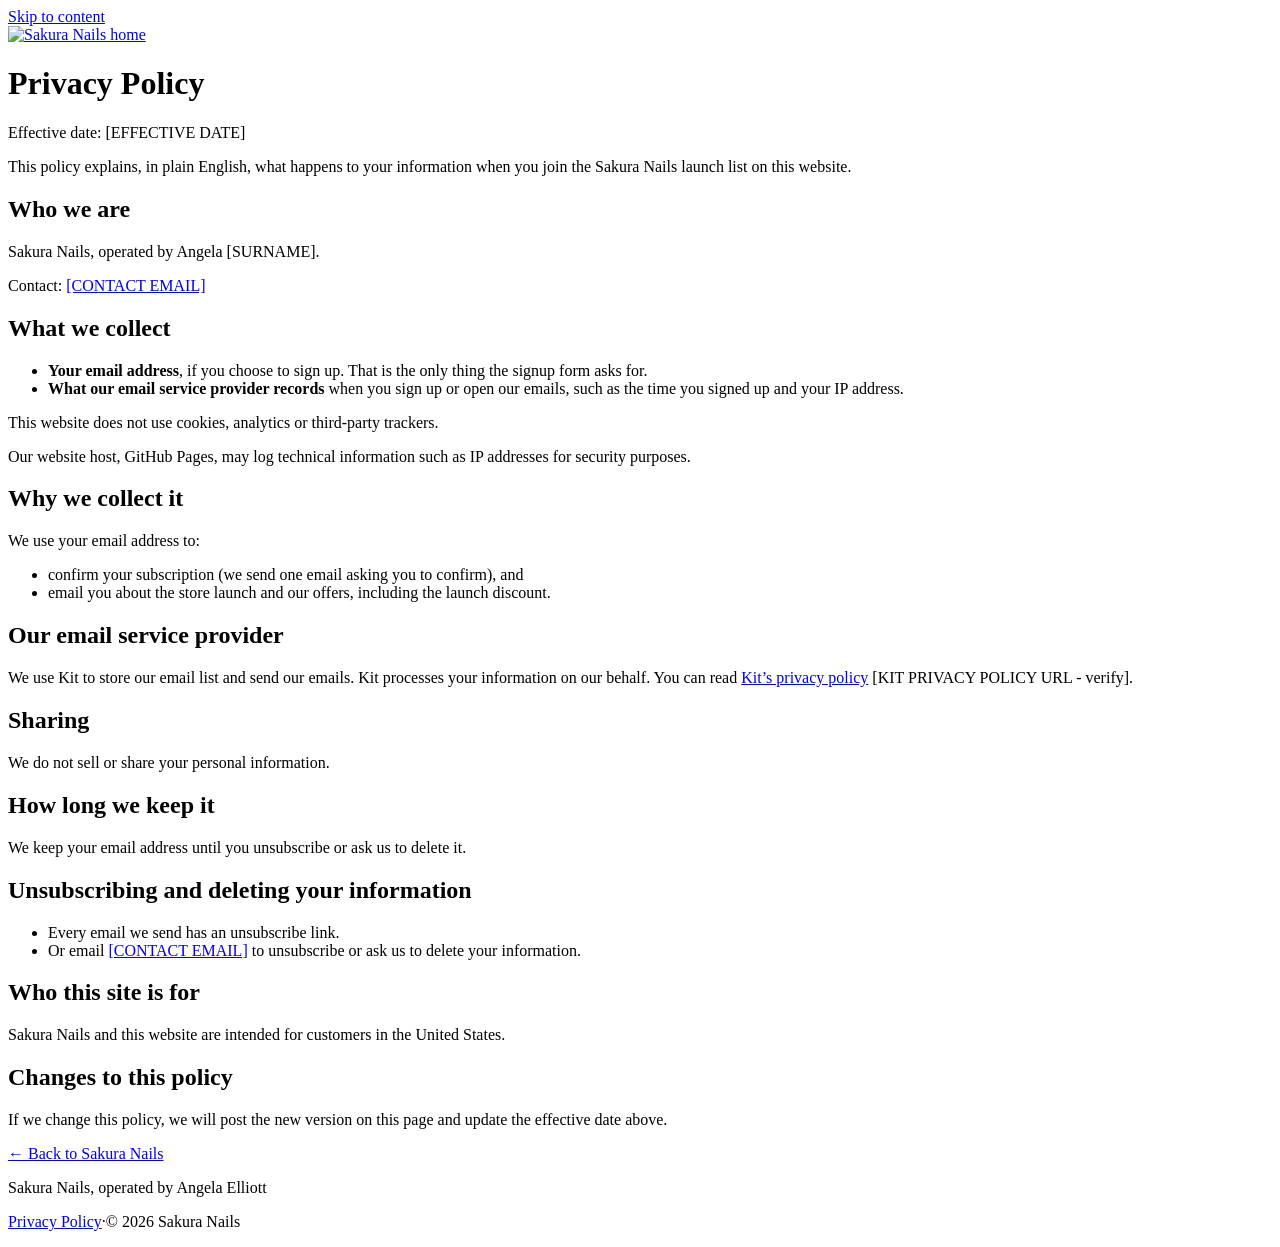
==== privacy.html @ af28659f "Add privacy policy with placeholders for review Co-Authored-By: Claude Opus 5.5 <noreply@anthropic.c" ====
<!doctype html>
<!-- Review with a professional before launch. -->
<!--
  Every [PLACEHOLDER] in square brackets must be filled in before launch.
  Do not add an address, entity name or legal claims without checking them.
-->
<html lang="en-US">
<head>
  <meta charset="utf-8">
  <meta name="viewport" content="width=device-width, initial-scale=1">
  <title>Privacy Policy · Sakura Nails</title>
  <meta name="description" content="How Sakura Nails handles the email address you give us when you join our launch list.">
  <link rel="canonical" href="https://sakuranails.store/privacy.html">
  <meta name="theme-color" content="#f5f0ea">

  <meta property="og:type" content="website">
  <meta property="og:site_name" content="Sakura Nails">
  <meta property="og:title" content="Privacy Policy · Sakura Nails">
  <meta property="og:description" content="How Sakura Nails handles the email address you give us when you join our launch list.">
  <meta property="og:url" content="https://sakuranails.store/privacy.html">
  <meta property="og:image" content="https://sakuranails.store/assets/social/og-image-1200x630.png">
  <meta property="og:image:alt" content="Sakura Nails logo with the words Coming soon">
  <meta name="twitter:card" content="summary_large_image">
  <meta name="twitter:image" content="https://sakuranails.store/assets/social/og-image-1200x630.png">

  <link rel="icon" href="assets/icons/favicon.svg" type="image/svg+xml">
  <link rel="icon" href="assets/icons/favicon-32.png" type="image/png" sizes="32x32">
  <link rel="icon" href="assets/icons/favicon.ico" sizes="any">
  <link rel="apple-touch-icon" href="assets/icons/apple-touch-icon.png">
  <link rel="manifest" href="site.webmanifest">

  <link rel="stylesheet" href="css/style.css">
</head>
<body>
  <a class="skip-link" href="#main">Skip to content</a>

  <main class="doc" id="main">
    <a class="doc__logo-link" href="./">
      <img class="doc__logo" src="assets/logo/logo-lockup.svg" width="480" height="400" alt="Sakura Nails home">
    </a>

    <h1>Privacy Policy</h1>
    <p class="meta">Effective date: [EFFECTIVE DATE]</p>

    <p>This policy explains, in plain English, what happens to your information when you join the Sakura Nails launch list on this website.</p>

    <h2>Who we are</h2>
    <p>Sakura Nails, operated by Angela [SURNAME].</p>
    <p>Contact: <a href="mailto:[CONTACT EMAIL]">[CONTACT EMAIL]</a></p>

    <h2>What we collect</h2>
    <ul>
      <li><strong>Your email address</strong>, if you choose to sign up. That is the only thing the signup form asks for.</li>
      <li><strong>What our email service provider records</strong> when you sign up or open our emails, such as the time you signed up and your IP address.</li>
    </ul>
    <p>This website does not use cookies, analytics or third-party trackers.</p>
    <!-- Review note: the site is hosted on GitHub Pages, which may log visitors' IP addresses for security purposes. Confirm wording with your reviewer. -->
    <p>Our website host, GitHub Pages, may log technical information such as IP addresses for security purposes.</p>

    <h2>Why we collect it</h2>
    <p>We use your email address to:</p>
    <ul>
      <li>confirm your subscription (we send one email asking you to confirm), and</li>
      <li>email you about the store launch and our offers, including the launch discount.</li>
    </ul>

    <h2>Our email service provider</h2>
    <p>We use Kit to store our email list and send our emails. Kit processes your information on our behalf. You can read
      <a href="https://kit.com/privacy" rel="noopener noreferrer">Kit’s privacy policy</a> [KIT PRIVACY POLICY URL - verify].</p>

    <h2>Sharing</h2>
    <p>We do not sell or share your personal information.</p>

    <h2>How long we keep it</h2>
    <p>We keep your email address until you unsubscribe or ask us to delete it.</p>

    <h2>Unsubscribing and deleting your information</h2>
    <ul>
      <li>Every email we send has an unsubscribe link.</li>
      <li>Or email <a href="mailto:[CONTACT EMAIL]">[CONTACT EMAIL]</a> to unsubscribe or ask us to delete your information.</li>
    </ul>

    <h2>Who this site is for</h2>
    <p>Sakura Nails and this website are intended for customers in the United States.</p>

    <h2>Changes to this policy</h2>
    <p>If we change this policy, we will post the new version on this page and update the effective date above.</p>

    <a class="back" href="./">← Back to Sakura Nails</a>
  </main>

  <footer class="site-footer">
    <p>Sakura Nails, operated by Angela Elliott</p>
    <!-- TODO: add valid physical postal address (PO box / CMRA mailbox) before sending any marketing email (CAN-SPAM). -->
    <p>
      <a href="privacy.html" aria-current="page">Privacy Policy</a><span class="sep" aria-hidden="true">·</span>&copy; <span data-year>2026</span> Sakura Nails
    </p>
  </footer>

  <script src="js/config.js"></script>
  <script src="js/main.js"></script>
</body>
</html>
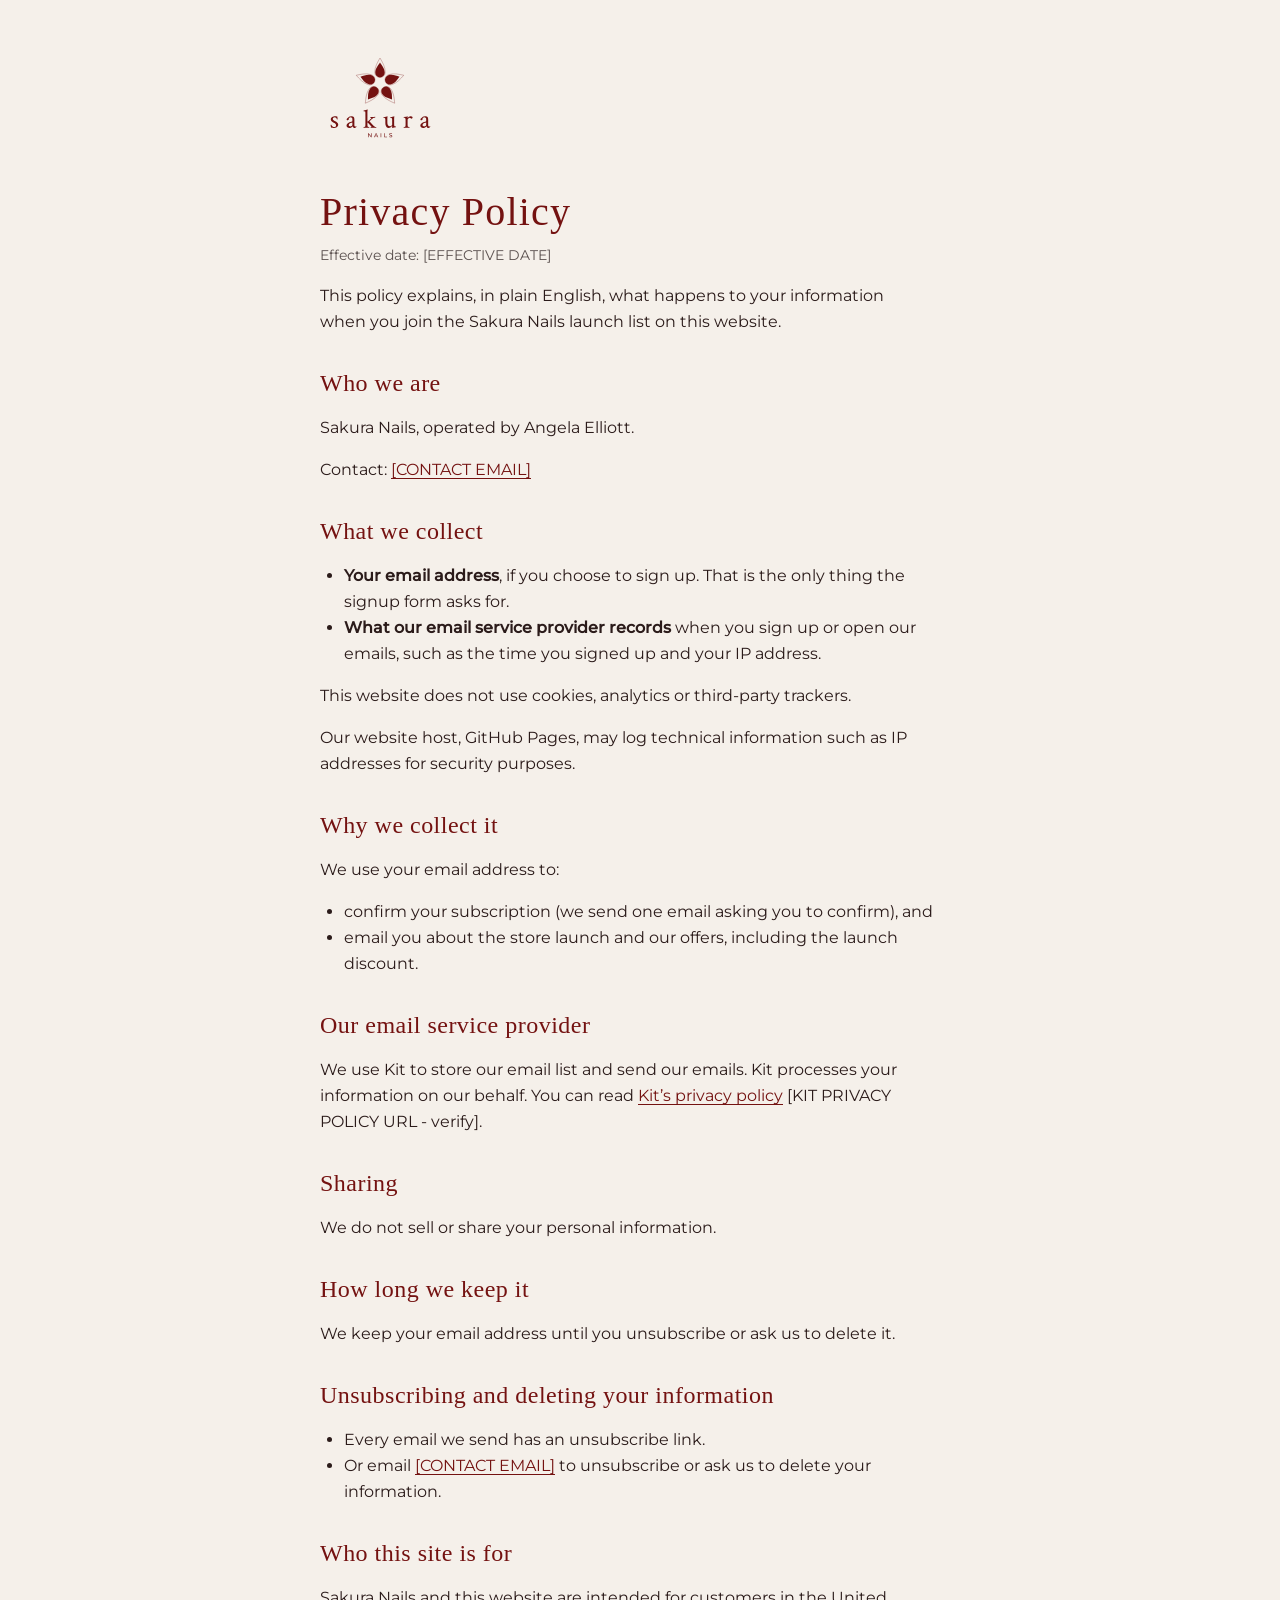
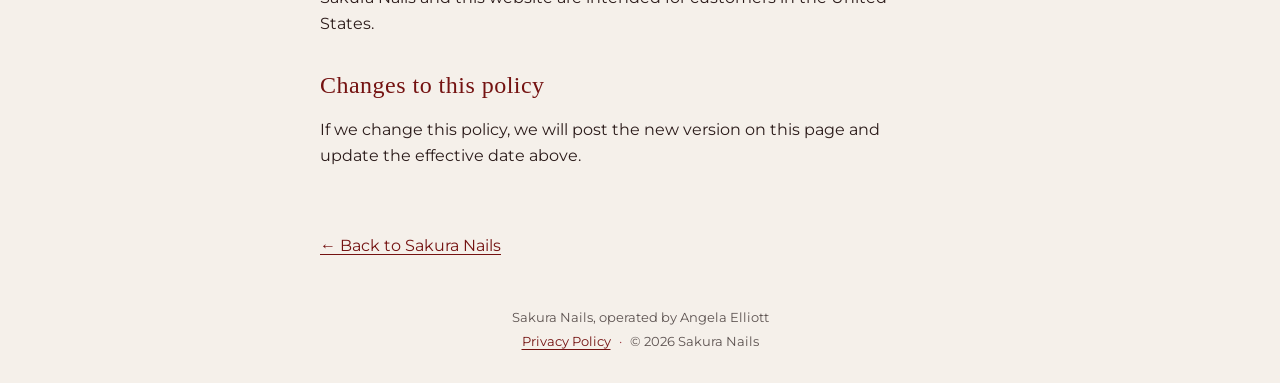
==== commit 2d1851e1: "Fill in operator surname in privacy policy Co-Authored-By: Claude Opus 5.5 <noreply@anthropic.com> C" ====
--- a/privacy.html
+++ b/privacy.html
@@ -45,7 +45,7 @@
     <p>This policy explains, in plain English, what happens to your information when you join the Sakura Nails launch list on this website.</p>
 
     <h2>Who we are</h2>
-    <p>Sakura Nails, operated by Angela [SURNAME].</p>
+    <p>Sakura Nails, operated by Angela Elliott.</p>
     <p>Contact: <a href="mailto:[CONTACT EMAIL]">[CONTACT EMAIL]</a></p>
 
     <h2>What we collect</h2>
--- a/css/style.css
+++ b/css/style.css
@@ -0,0 +1,621 @@
+/* Sakura Nails — coming-soon page
+   Colours, spacing and type follow brand/tokens.css (see brand/brand-guidelines.md).
+   Flat colour only: no gradients, no drop shadows. */
+
+/* ---------- Self-hosted fonts (SIL OFL, see assets/fonts/OFL-*.txt) ---------- */
+@font-face {
+  font-family: "Crimson Text";
+  font-style: normal;
+  font-weight: 400;
+  font-display: swap;
+  src: url("../assets/fonts/crimson-text-latin-400-normal.woff2") format("woff2");
+}
+@font-face {
+  font-family: "Montserrat";
+  font-style: normal;
+  font-weight: 400;
+  font-display: swap;
+  src: url("../assets/fonts/montserrat-latin-400-normal.woff2") format("woff2");
+}
+@font-face {
+  font-family: "Montserrat";
+  font-style: normal;
+  font-weight: 500;
+  font-display: swap;
+  src: url("../assets/fonts/montserrat-latin-500-normal.woff2") format("woff2");
+}
+
+/* ---------- Tokens ---------- */
+:root {
+  color-scheme: light;
+
+  --sakura-red: #741211;    /* headings, links, buttons — 10.1:1 on cream */
+  --cream: #f5f0ea;         /* page ground */
+  --ink: #2b1b1a;           /* body text — 14.5:1 on cream */
+  --warm-charcoal: #5c5250; /* secondary text — 6.7:1 on cream, 5.2:1 on blush */
+  --blush: #ebcfcb;         /* panels, inputs */
+  --rose: #9e3c44;          /* small accents — 5.8:1 on cream */
+  --on-sakura-red: var(--cream);
+
+  --space-1: 4px;
+  --space-2: 8px;
+  --space-3: 12px;
+  --space-4: 16px;
+  --space-6: 24px;
+  --space-8: 32px;
+  --space-12: 48px;
+  --space-16: 64px;
+
+  --radius-sm: 4px;
+  --radius-md: 12px;
+  --radius-pill: 999px;
+
+  --font-display: "Crimson Text", Georgia, "Times New Roman", serif;
+  --font-sans: "Montserrat", "Helvetica Neue", Arial, sans-serif;
+}
+
+/* ---------- Base ---------- */
+*,
+*::before,
+*::after {
+  box-sizing: border-box;
+}
+
+html {
+  -webkit-text-size-adjust: 100%;
+  text-size-adjust: 100%;
+}
+
+body {
+  margin: 0;
+  min-height: 100vh;
+  min-height: 100svh;
+  display: flex;
+  flex-direction: column;
+  background: var(--cream);
+  color: var(--ink);
+  font: 400 1rem/1.625 var(--font-sans);
+  overflow-x: hidden;
+}
+
+img,
+svg {
+  display: block;
+  max-width: 100%;
+}
+
+a {
+  color: var(--sakura-red);
+  text-decoration-thickness: 1px;
+  text-underline-offset: 0.2em;
+}
+
+a:hover {
+  text-decoration-thickness: 2px;
+}
+
+:focus-visible {
+  outline: 2px solid var(--sakura-red);
+  outline-offset: 2px;
+}
+
+.visually-hidden {
+  position: absolute !important;
+  width: 1px;
+  height: 1px;
+  padding: 0;
+  margin: -1px;
+  overflow: hidden;
+  clip: rect(0 0 0 0);
+  white-space: nowrap;
+  border: 0;
+}
+
+.skip-link {
+  position: absolute;
+  left: var(--space-4);
+  top: var(--space-4);
+  z-index: 10;
+  padding: var(--space-2) var(--space-4);
+  background: var(--sakura-red);
+  color: var(--on-sakura-red);
+  border-radius: var(--radius-pill);
+  font: 500 0.75rem/1rem var(--font-sans);
+  letter-spacing: 0.2em;
+  text-transform: uppercase;
+  text-decoration: none;
+  transform: translateY(-200%);
+}
+
+.skip-link:focus-visible {
+  transform: none;
+  outline-color: var(--sakura-red);
+}
+
+/* ---------- Falling petals (decorative, original artwork from the brand mark's nail petal) ---------- */
+.petals {
+  position: fixed;
+  inset: 0;
+  z-index: 0;
+  pointer-events: none;
+  overflow: hidden;
+}
+
+.petals svg {
+  position: absolute;
+  top: -40px;
+  width: 22px;
+  height: 26px;
+  fill: var(--blush);
+  animation: petal-fall var(--dur, 18s) linear var(--delay, 0s) infinite;
+  opacity: 0;
+}
+
+.petals svg:nth-child(3n) {
+  fill: var(--rose);
+  width: 14px;
+  height: 17px;
+}
+
+.petals svg:nth-child(1) { left: 6%;  --dur: 19s; --delay: -2s; }
+.petals svg:nth-child(2) { left: 18%; --dur: 23s; --delay: -11s; }
+.petals svg:nth-child(3) { left: 31%; --dur: 21s; --delay: -6s; }
+.petals svg:nth-child(4) { left: 47%; --dur: 26s; --delay: -16s; }
+.petals svg:nth-child(5) { left: 62%; --dur: 20s; --delay: -3s; }
+.petals svg:nth-child(6) { left: 74%; --dur: 24s; --delay: -13s; }
+.petals svg:nth-child(7) { left: 86%; --dur: 22s; --delay: -8s; }
+.petals svg:nth-child(8) { left: 95%; --dur: 27s; --delay: -19s; }
+
+@keyframes petal-fall {
+  0%   { transform: translate3d(0, 0, 0) rotate(0deg);        opacity: 0; }
+  8%   { opacity: 0.9; }
+  50%  { transform: translate3d(-40px, 55vh, 0) rotate(160deg); }
+  92%  { opacity: 0.9; }
+  100% { transform: translate3d(20px, 110vh, 0) rotate(320deg); opacity: 0; }
+}
+
+/* Reduced motion: petals stay still, scattered, instead of falling. */
+@media (prefers-reduced-motion: reduce) {
+  .petals svg {
+    animation: none;
+    opacity: 0.8;
+  }
+  /* Static positions hug the side margins so they never sit on text. */
+  .petals svg:nth-child(1) { top: 6%;  left: 4%;  transform: rotate(20deg); }
+  .petals svg:nth-child(2) { top: 70%; left: 3%;  transform: rotate(140deg); }
+  .petals svg:nth-child(3) { top: 40%; left: 6%;  transform: rotate(250deg); }
+  .petals svg:nth-child(4) { top: 30%; left: 93%; transform: rotate(60deg); }
+  .petals svg:nth-child(5) { top: 8%;  left: 88%; transform: rotate(200deg); }
+  .petals svg:nth-child(6) { top: 88%; left: 94%; transform: rotate(310deg); }
+  .petals svg:nth-child(7) { top: 58%; left: 95%; transform: rotate(100deg); }
+  .petals svg:nth-child(8) { top: 92%; left: 7%;  transform: rotate(30deg); }
+
+  *,
+  *::before,
+  *::after {
+    transition-duration: 0.01ms !important;
+    animation-duration: 0.01ms !important;
+    animation-iteration-count: 1 !important;
+  }
+}
+
+/* ---------- Layout ---------- */
+.page {
+  position: relative;
+  z-index: 1;
+  flex: 1 0 auto;
+  display: flex;
+  flex-direction: column;
+  align-items: center;
+  justify-content: center;
+  width: 100%;
+  padding: var(--space-8) var(--space-4) var(--space-6);
+}
+
+.hero {
+  width: 100%;
+  max-width: 34rem;
+  text-align: center;
+}
+
+.logo {
+  width: 168px;
+  height: auto;
+  margin: 0 auto var(--space-6);
+}
+
+.eyebrow {
+  margin: 0 0 var(--space-3);
+  font: 500 0.75rem/1rem var(--font-sans);
+  letter-spacing: 0.32em;
+  text-transform: uppercase;
+  color: var(--rose);
+  /* letter-spacing adds trailing space; nudge so the text looks centred */
+  padding-left: 0.32em;
+}
+
+h1,
+h2 {
+  font-family: var(--font-display);
+  font-weight: 400;
+  color: var(--sakura-red);
+}
+
+.headline {
+  margin: 0;
+  font-size: clamp(2.25rem, 1.5rem + 3.6vw, 3.5rem);
+  line-height: 1.1;
+  letter-spacing: 0.03em;
+  text-wrap: balance;
+}
+
+.subline {
+  margin: var(--space-3) auto 0;
+  max-width: 26rem;
+  color: var(--warm-charcoal);
+  font-size: 1rem;
+  line-height: 1.625;
+  text-wrap: balance;
+}
+
+/* Petal divider: three plain teardrops */
+.divider {
+  display: flex;
+  justify-content: center;
+  gap: var(--space-3);
+  margin: var(--space-6) auto;
+  color: var(--rose);
+}
+
+.divider svg {
+  width: 10px;
+  height: 12px;
+  fill: currentColor;
+}
+
+.divider svg:nth-child(2) {
+  color: var(--sakura-red);
+  transform: rotate(180deg);
+}
+
+/* ---------- Signup panel ---------- */
+.signup-panel {
+  background: var(--blush);
+  border-radius: var(--radius-md);
+  padding: var(--space-6) var(--space-4);
+  text-align: left;
+}
+
+.incentive {
+  margin: 0;
+  font-family: var(--font-display);
+  font-size: 1.375rem;
+  line-height: 1.3;
+  letter-spacing: 0.01em;
+  color: var(--sakura-red);
+  text-align: center;
+}
+
+.incentive-note {
+  margin: var(--space-1) 0 var(--space-6);
+  font-size: 0.875rem;
+  line-height: 1.375rem;
+  color: var(--warm-charcoal);
+  text-align: center;
+}
+
+.field-label {
+  display: block;
+  margin-bottom: var(--space-2);
+  font: 500 0.75rem/1rem var(--font-sans);
+  letter-spacing: 0.2em;
+  text-transform: uppercase;
+  color: var(--ink);
+}
+
+.field-row {
+  display: flex;
+  flex-direction: column;
+  gap: var(--space-3);
+}
+
+.input {
+  width: 100%;
+  min-height: 48px;
+  padding: var(--space-3) var(--space-4);
+  border: 1px solid var(--warm-charcoal);
+  border-radius: var(--radius-sm);
+  background: var(--cream);
+  color: var(--ink);
+  font: 400 1rem/1.5 var(--font-sans); /* 16px stops iOS zoom-on-focus */
+}
+
+.input::placeholder {
+  color: var(--warm-charcoal);
+  opacity: 1;
+}
+
+.input:focus-visible {
+  outline: 2px solid var(--sakura-red);
+  outline-offset: 2px;
+  border-color: var(--sakura-red);
+}
+
+.input[aria-invalid="true"] {
+  border-color: var(--sakura-red);
+  border-width: 2px;
+}
+
+.button {
+  display: inline-flex;
+  align-items: center;
+  justify-content: center;
+  gap: var(--space-2);
+  min-height: 48px;
+  padding: var(--space-3) var(--space-6);
+  border: 0;
+  border-radius: var(--radius-pill);
+  background: var(--sakura-red);
+  color: var(--on-sakura-red);
+  font: 500 0.75rem/1rem var(--font-sans);
+  letter-spacing: 0.2em;
+  text-transform: uppercase;
+  white-space: nowrap;
+  cursor: pointer;
+}
+
+.button:hover {
+  background: var(--ink);
+}
+
+.button[aria-disabled="true"] {
+  cursor: progress;
+  background: var(--warm-charcoal);
+}
+
+.spinner {
+  display: none;
+  width: 12px;
+  height: 12px;
+  border: 2px solid currentColor;
+  border-right-color: transparent;
+  border-radius: 50%;
+  animation: spin 0.8s linear infinite;
+}
+
+.is-busy .spinner {
+  display: inline-block;
+}
+
+@keyframes spin {
+  to { transform: rotate(360deg); }
+}
+
+/* Honeypot: off-screen for people, still in the DOM for bots */
+.hp {
+  position: absolute;
+  left: -10000px;
+  width: 1px;
+  height: 1px;
+  overflow: hidden;
+}
+
+.form-status {
+  margin: var(--space-3) 0 0;
+  font-size: 0.875rem;
+  line-height: 1.375rem;
+  color: var(--ink);
+}
+
+.form-status:empty {
+  display: none;
+}
+
+.form-status[data-state="success"],
+.form-status[data-state="error"],
+.form-status[data-state="info"] {
+  padding: var(--space-3) var(--space-4);
+  border-radius: var(--radius-sm);
+  background: var(--cream);
+  border-left: 4px solid var(--sakura-red);
+}
+
+.form-status[data-state="error"] {
+  color: var(--sakura-red);
+}
+
+.consent {
+  margin: var(--space-4) 0 0;
+  font-size: 0.8125rem;
+  line-height: 1.25rem;
+  color: var(--warm-charcoal);
+}
+
+/* ---------- Social row ---------- */
+.social {
+  display: flex;
+  justify-content: center;
+  flex-wrap: wrap;
+  gap: var(--space-3);
+  margin: var(--space-8) 0 0;
+  padding: 0;
+  list-style: none;
+}
+
+.social__item {
+  display: inline-flex;
+  align-items: center;
+  gap: var(--space-2);
+  min-height: 44px;
+  padding: var(--space-2) var(--space-4);
+  border: 1px solid var(--sakura-red);
+  border-radius: var(--radius-pill);
+  color: var(--sakura-red);
+  font: 500 0.75rem/1rem var(--font-sans);
+  letter-spacing: 0.16em;
+  text-transform: uppercase;
+  text-decoration: none;
+}
+
+.social__item svg {
+  width: 16px;
+  height: 16px;
+  flex: none;
+  fill: none;
+  stroke: currentColor;
+  stroke-width: 1.6;
+  stroke-linecap: round;
+  stroke-linejoin: round;
+}
+
+a.social__item:hover {
+  background: var(--sakura-red);
+  color: var(--on-sakura-red);
+}
+
+.social__item[aria-disabled="true"] {
+  border-style: dashed;
+  border-color: var(--warm-charcoal);
+  color: var(--warm-charcoal);
+  cursor: default;
+}
+
+.social__soon {
+  padding: 2px var(--space-2);
+  border-radius: var(--radius-sm);
+  background: var(--blush);
+  color: var(--ink);
+  font-size: 0.625rem;
+  letter-spacing: 0.12em;
+}
+
+/* ---------- Footer ---------- */
+.site-footer {
+  position: relative;
+  z-index: 1;
+  padding: var(--space-6) var(--space-4) var(--space-8);
+  text-align: center;
+  font-size: 0.8125rem;
+  line-height: 1.25rem;
+  color: var(--warm-charcoal);
+}
+
+.site-footer p {
+  margin: 0;
+}
+
+.site-footer p + p {
+  margin-top: var(--space-1);
+}
+
+.site-footer .sep {
+  margin: 0 var(--space-2);
+  color: var(--rose);
+}
+
+/* ---------- Simple pages (privacy, signup-soon) ---------- */
+.doc {
+  position: relative;
+  z-index: 1;
+  flex: 1 0 auto;
+  width: 100%;
+  max-width: 42rem;
+  margin: 0 auto;
+  padding: var(--space-8) var(--space-4) var(--space-6);
+}
+
+.doc__logo-link {
+  display: inline-block;
+  margin-bottom: var(--space-8);
+  border-radius: var(--radius-sm);
+}
+
+.doc__logo {
+  width: 120px;
+  height: auto;
+}
+
+.doc h1 {
+  margin: 0 0 var(--space-2);
+  font-size: clamp(2rem, 1.6rem + 2vw, 2.5rem);
+  line-height: 1.2;
+  letter-spacing: 0.03em;
+}
+
+.doc h2 {
+  margin: var(--space-8) 0 var(--space-2);
+  font-size: 1.5rem;
+  line-height: 2rem;
+  letter-spacing: 0.02em;
+}
+
+.doc p,
+.doc li {
+  max-width: 38rem;
+}
+
+.doc ul {
+  padding-left: var(--space-6);
+}
+
+.doc .meta {
+  margin-top: 0;
+  color: var(--warm-charcoal);
+  font-size: 0.875rem;
+}
+
+.doc .back {
+  display: inline-block;
+  margin-top: var(--space-12);
+}
+
+/* ---------- Larger screens ---------- */
+@media (min-width: 480px) {
+  .field-row {
+    flex-direction: row;
+  }
+  .field-row .input {
+    flex: 1 1 auto;
+  }
+  .signup-panel {
+    padding: var(--space-8);
+  }
+}
+
+@media (min-width: 768px) {
+  .page {
+    padding-top: var(--space-12);
+  }
+  .logo {
+    width: 200px;
+    margin-bottom: var(--space-8);
+  }
+  .subline {
+    font-size: 1.0625rem;
+  }
+  .incentive {
+    font-size: 1.5rem;
+  }
+  .doc {
+    padding-top: var(--space-12);
+  }
+}
+
+@media (min-width: 1200px) {
+  .petals svg {
+    width: 28px;
+    height: 33px;
+  }
+}
+
+/* Windows high-contrast / forced colours */
+@media (forced-colors: active) {
+  .button,
+  .social__item,
+  .input {
+    border: 1px solid ButtonText;
+  }
+  .petals {
+    display: none;
+  }
+}
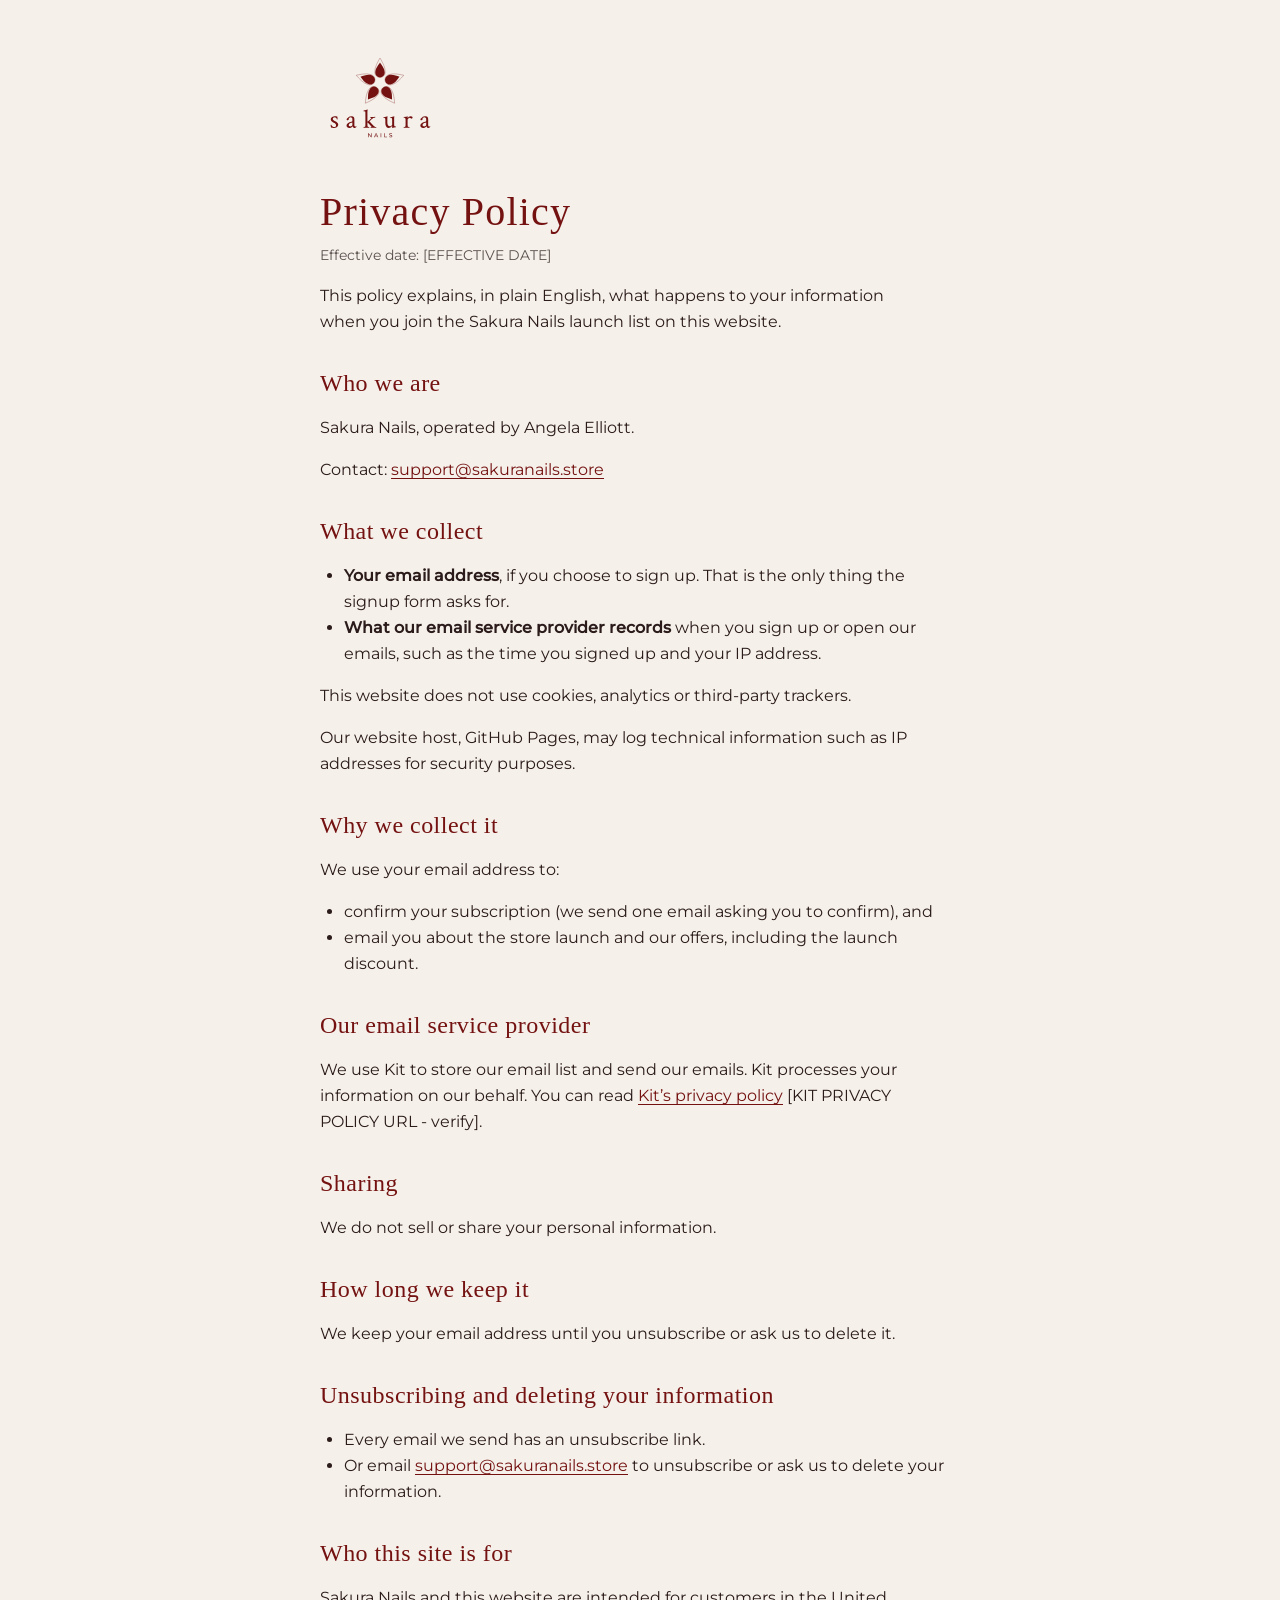
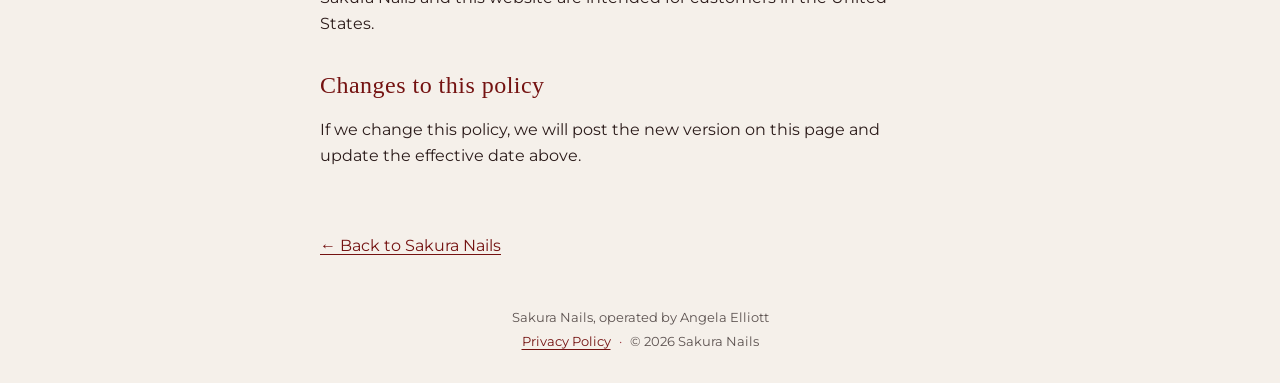
==== commit acb32d31: "Set privacy policy contact email to support@sakuranails.store Co-Authored-By: Claude Opus 5.5 <norep" ====
--- a/privacy.html
+++ b/privacy.html
@@ -46,7 +46,7 @@
 
     <h2>Who we are</h2>
     <p>Sakura Nails, operated by Angela Elliott.</p>
-    <p>Contact: <a href="mailto:[CONTACT EMAIL]">[CONTACT EMAIL]</a></p>
+    <p>Contact: <a href="mailto:support@sakuranails.store">support@sakuranails.store</a></p>
 
     <h2>What we collect</h2>
     <ul>
@@ -77,7 +77,7 @@
     <h2>Unsubscribing and deleting your information</h2>
     <ul>
       <li>Every email we send has an unsubscribe link.</li>
-      <li>Or email <a href="mailto:[CONTACT EMAIL]">[CONTACT EMAIL]</a> to unsubscribe or ask us to delete your information.</li>
+      <li>Or email <a href="mailto:support@sakuranails.store">support@sakuranails.store</a> to unsubscribe or ask us to delete your information.</li>
     </ul>
 
     <h2>Who this site is for</h2>
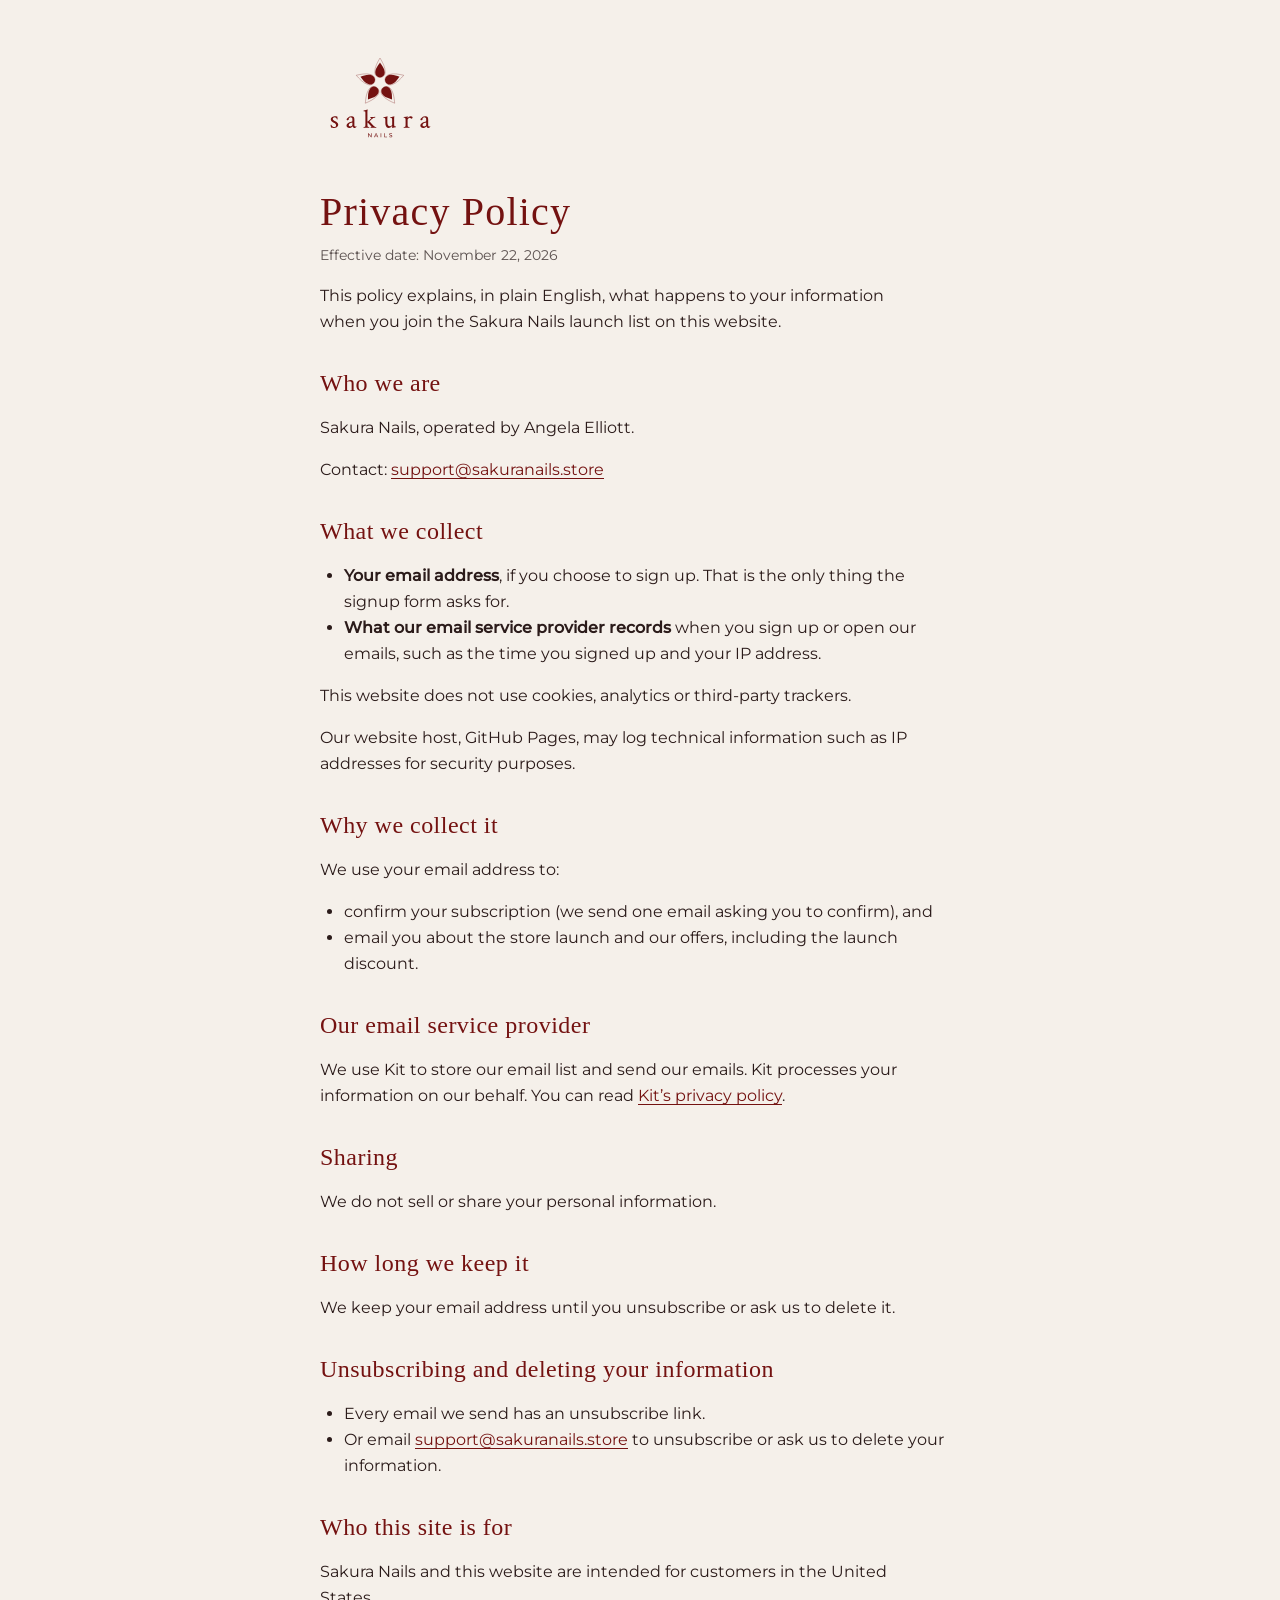
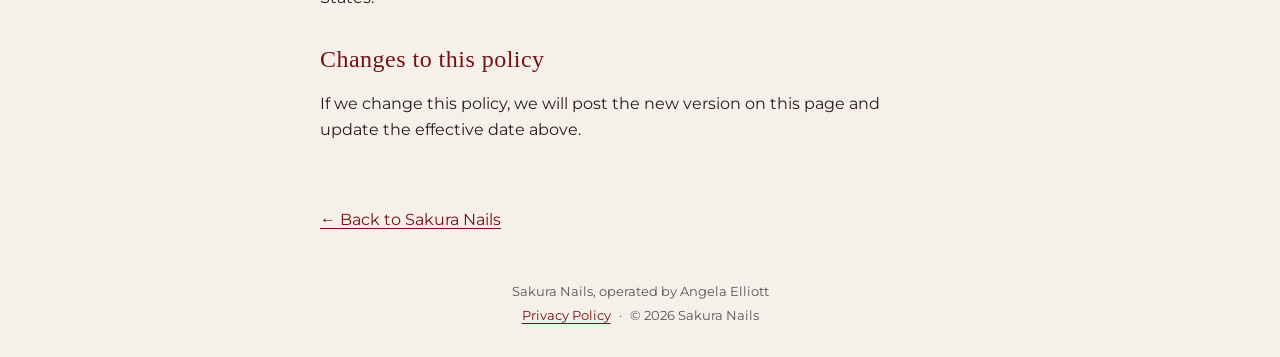
==== commit 728d38c0: "Set privacy policy effective date and confirm Kit privacy link Co-Authored-By: Claude Opus 5.5 <nore" ====
--- a/privacy.html
+++ b/privacy.html
@@ -1,8 +1,8 @@
 <!doctype html>
 <!-- Review with a professional before launch. -->
 <!--
-  Every [PLACEHOLDER] in square brackets must be filled in before launch.
   Do not add an address, entity name or legal claims without checking them.
+  If you change the policy, update the effective date below.
 -->
 <html lang="en-US">
 <head>
@@ -40,7 +40,7 @@
     </a>
 
     <h1>Privacy Policy</h1>
-    <p class="meta">Effective date: [EFFECTIVE DATE]</p>
+    <p class="meta">Effective date: <time datetime="2026-11-22">November 22, 2026</time></p>
 
     <p>This policy explains, in plain English, what happens to your information when you join the Sakura Nails launch list on this website.</p>
 
@@ -66,7 +66,7 @@
 
     <h2>Our email service provider</h2>
     <p>We use Kit to store our email list and send our emails. Kit processes your information on our behalf. You can read
-      <a href="https://kit.com/privacy" rel="noopener noreferrer">Kit’s privacy policy</a> [KIT PRIVACY POLICY URL - verify].</p>
+      <a href="https://kit.com/privacy" rel="noopener noreferrer">Kit’s privacy policy</a>.</p>
 
     <h2>Sharing</h2>
     <p>We do not sell or share your personal information.</p>
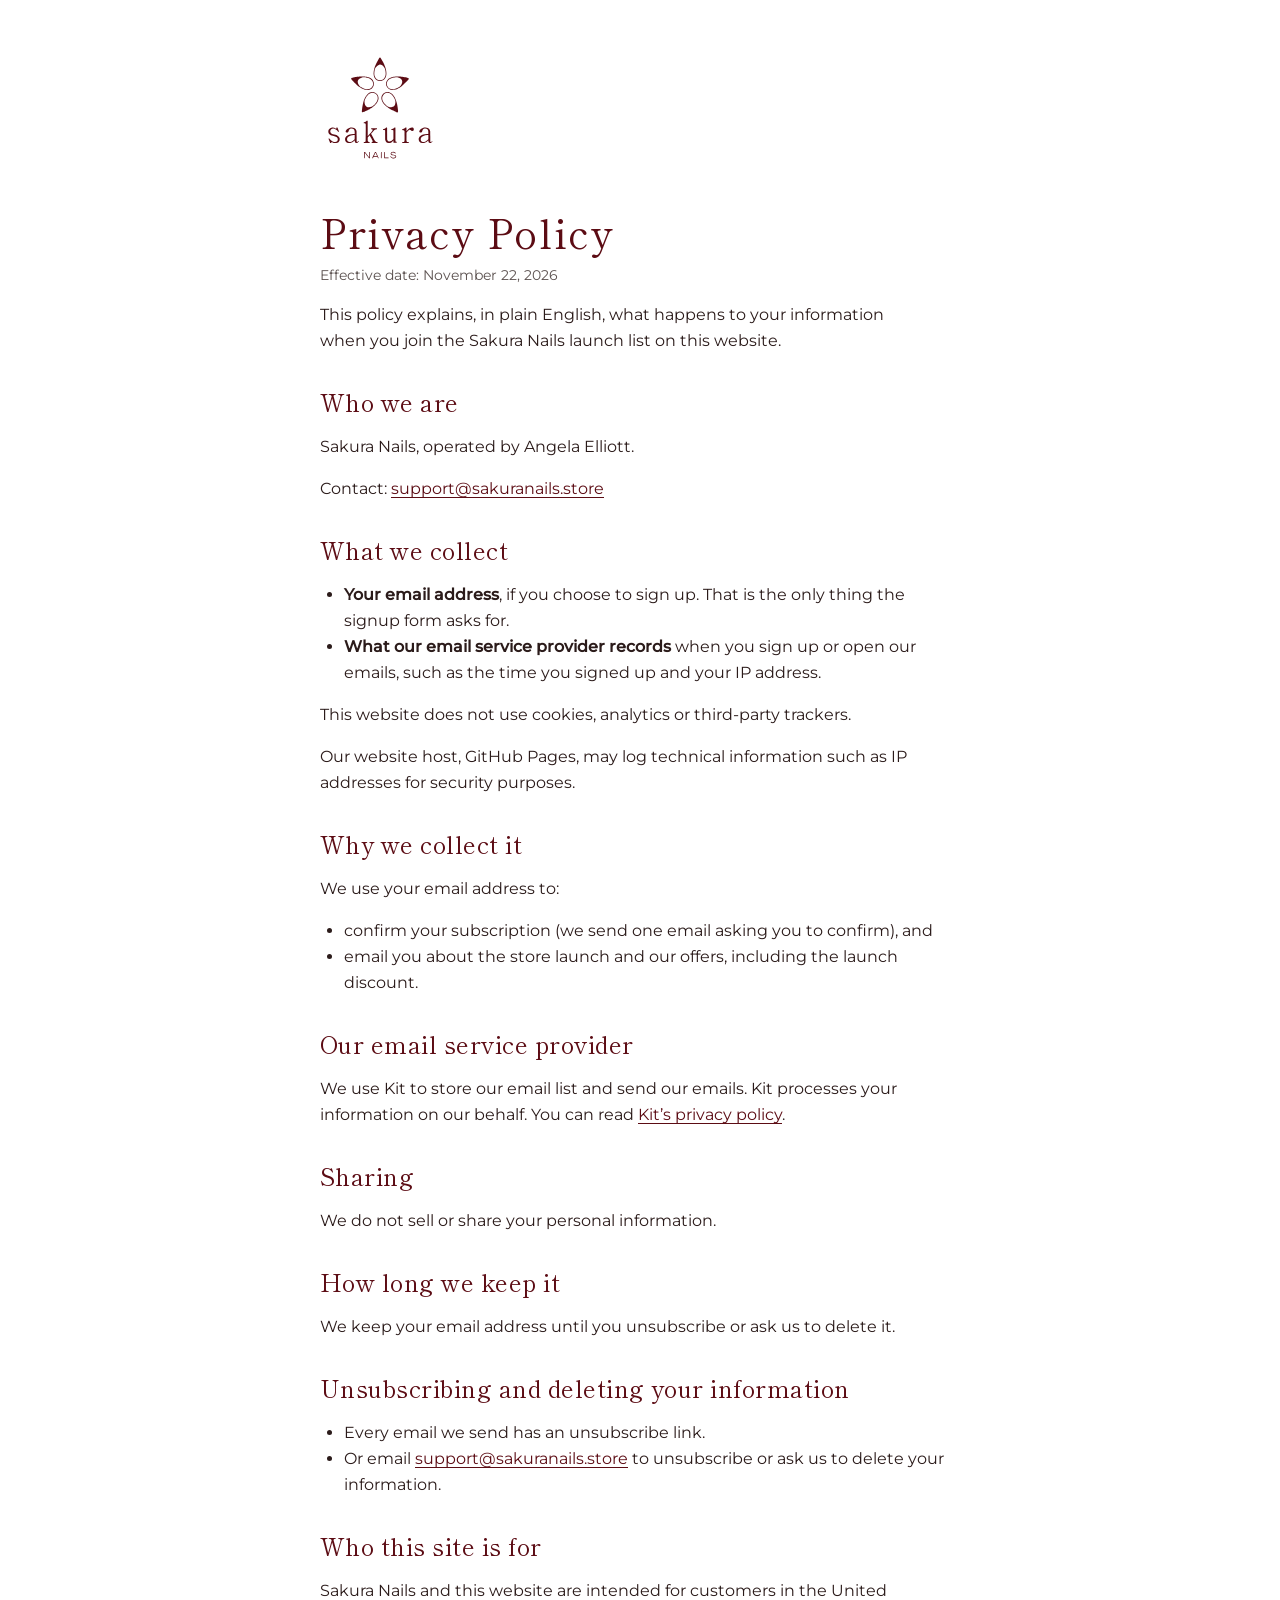
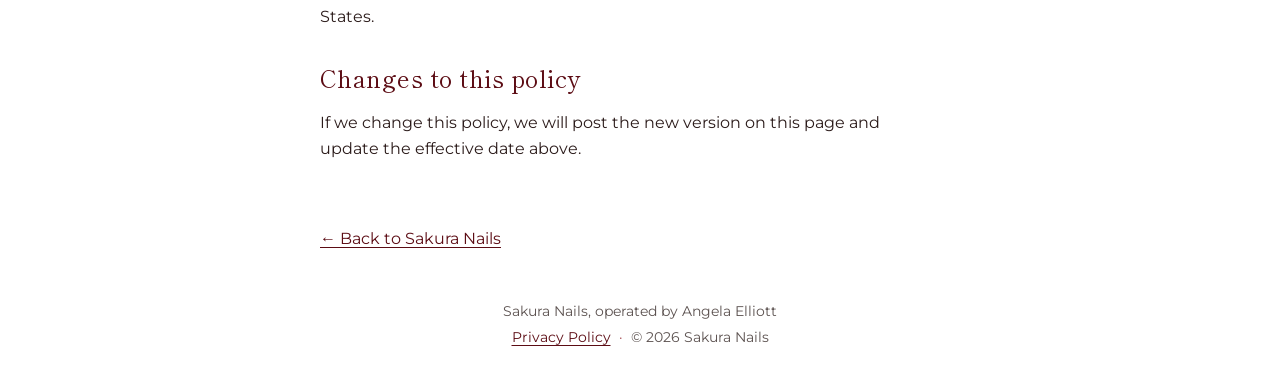
==== commit 3a7d08b9: "Brand v2: white ground, #5C0C14 red, self-hosted brand fonts, new logo and icons - Colours, type, sp" ====
--- a/privacy.html
+++ b/privacy.html
@@ -11,24 +11,27 @@
   <title>Privacy Policy · Sakura Nails</title>
   <meta name="description" content="How Sakura Nails handles the email address you give us when you join our launch list.">
   <link rel="canonical" href="https://sakuranails.store/privacy.html">
-  <meta name="theme-color" content="#f5f0ea">
+  <meta name="theme-color" content="#5C0C14">
 
   <meta property="og:type" content="website">
   <meta property="og:site_name" content="Sakura Nails">
   <meta property="og:title" content="Privacy Policy · Sakura Nails">
   <meta property="og:description" content="How Sakura Nails handles the email address you give us when you join our launch list.">
   <meta property="og:url" content="https://sakuranails.store/privacy.html">
-  <meta property="og:image" content="https://sakuranails.store/assets/social/og-image-1200x630.png">
+  <meta property="og:image" content="https://sakuranails.store/og-image-1200x630.png?v=2">
   <meta property="og:image:alt" content="Sakura Nails logo with the words Coming soon">
   <meta name="twitter:card" content="summary_large_image">
-  <meta name="twitter:image" content="https://sakuranails.store/assets/social/og-image-1200x630.png">
+  <meta name="twitter:image" content="https://sakuranails.store/og-image-1200x630.png?v=2">
 
-  <link rel="icon" href="assets/icons/favicon.svg" type="image/svg+xml">
-  <link rel="icon" href="assets/icons/favicon-32.png" type="image/png" sizes="32x32">
-  <link rel="icon" href="assets/icons/favicon.ico" sizes="any">
-  <link rel="apple-touch-icon" href="assets/icons/apple-touch-icon.png">
-  <link rel="manifest" href="site.webmanifest">
+  <!-- .ico first, then SVG, so browsers that support SVG favicons pick the SVG. ?v=2 busts old caches. -->
+  <link rel="icon" href="/favicon.ico?v=2" sizes="32x32">
+  <link rel="icon" href="/favicon.svg?v=2" type="image/svg+xml">
+  <link rel="apple-touch-icon" href="/apple-touch-icon.png?v=2">
+  <link rel="manifest" href="/site.webmanifest?v=2">
 
+  <link rel="preload" href="fonts/ShipporiMincho-400.woff2" as="font" type="font/woff2" crossorigin>
+  <link rel="preload" href="fonts/Montserrat-400.woff2" as="font" type="font/woff2" crossorigin>
+  <link rel="stylesheet" href="css/tokens.css">
   <link rel="stylesheet" href="css/style.css">
 </head>
 <body>
@@ -36,7 +39,7 @@
 
   <main class="doc" id="main">
     <a class="doc__logo-link" href="./">
-      <img class="doc__logo" src="assets/logo/logo-lockup.svg" width="480" height="400" alt="Sakura Nails home">
+      <img class="doc__logo" src="assets/logo/logo-lockup.svg" width="1240" height="1244" alt="Sakura Nails">
     </a>
 
     <h1>Privacy Policy</h1>
--- a/css/tokens.css
+++ b/css/tokens.css
@@ -0,0 +1,37 @@
+/* Copied from the brand handoff (design-system/tokens.css, v2). Only change: font URLs point to ../fonts/. */
+/* Sakura Nails — generated from tokens.json (v2). Fonts are self-hosted from ./fonts */
+@font-face{font-family:"Shippori Mincho";src:url("../fonts/ShipporiMincho-400.woff2") format("woff2");font-weight:400;font-style:normal;font-display:swap}
+@font-face{font-family:"Lexend Giga";src:url("../fonts/LexendGiga-300.woff2") format("woff2");font-weight:300;font-style:normal;font-display:swap}
+@font-face{font-family:"Lexend Giga";src:url("../fonts/LexendGiga-400.woff2") format("woff2");font-weight:400;font-style:normal;font-display:swap}
+@font-face{font-family:"Montserrat";src:url("../fonts/Montserrat-400.woff2") format("woff2");font-weight:400;font-style:normal;font-display:swap}
+@font-face{font-family:"Montserrat";src:url("../fonts/Montserrat-500.woff2") format("woff2");font-weight:500;font-style:normal;font-display:swap}
+:root{
+  --sakura-red:#5C0C14;
+  --white:#FFFFFF;
+  --ink:#2B1B1A;
+  --warm-charcoal:#5C5250;
+  --blush-light:#F8EEEE;
+  --blush:#EBCFCB;
+  --rose:#9E3C44;
+  --on-sakura-red:var(--white);
+  --font-display:"AR Mincho", "Shippori Mincho", Georgia, "Times New Roman", serif;
+  --font-label:"Agrandir Wide", "Lexend Giga", "Montserrat", "Helvetica Neue", Arial, sans-serif;
+  --font-sans:"Montserrat", "Helvetica Neue", Arial, sans-serif;
+  --display-xl-size:64px;--display-xl-line:68px;--display-xl-weight:400;--display-xl-tracking:0.12em;
+  --headline-size:40px;--headline-line:48px;--headline-weight:400;--headline-tracking:0.04em;
+  --title-size:24px;--title-line:32px;--title-weight:400;--title-tracking:0.02em;
+  --body-size:16px;--body-line:26px;--body-weight:400;
+  --body-sm-size:14px;--body-sm-line:22px;--body-sm-weight:400;
+  --label-size:12px;--label-line:16px;--label-weight:400;--label-tracking:0.2em;
+  --space-1:4px;
+  --space-2:8px;
+  --space-3:12px;
+  --space-4:16px;
+  --space-6:24px;
+  --space-8:32px;
+  --space-12:48px;
+  --space-16:64px;
+  --radius-sm:4px;
+  --radius-md:12px;
+  --radius-pill:999px;
+}
--- a/css/style.css
+++ b/css/style.css
@@ -1,57 +1,10 @@
 /* Sakura Nails — coming-soon page
-   Colours, spacing and type follow brand/tokens.css (see brand/brand-guidelines.md).
+   Colours, type, spacing, radii and @font-face rules come from css/tokens.css
+   (brand v2, see brand/README.md). This file only uses those variables: no colour values here.
    Flat colour only: no gradients, no drop shadows. */
 
-/* ---------- Self-hosted fonts (SIL OFL, see assets/fonts/OFL-*.txt) ---------- */
-@font-face {
-  font-family: "Crimson Text";
-  font-style: normal;
-  font-weight: 400;
-  font-display: swap;
-  src: url("../assets/fonts/crimson-text-latin-400-normal.woff2") format("woff2");
-}
-@font-face {
-  font-family: "Montserrat";
-  font-style: normal;
-  font-weight: 400;
-  font-display: swap;
-  src: url("../assets/fonts/montserrat-latin-400-normal.woff2") format("woff2");
-}
-@font-face {
-  font-family: "Montserrat";
-  font-style: normal;
-  font-weight: 500;
-  font-display: swap;
-  src: url("../assets/fonts/montserrat-latin-500-normal.woff2") format("woff2");
-}
-
-/* ---------- Tokens ---------- */
 :root {
   color-scheme: light;
-
-  --sakura-red: #741211;    /* headings, links, buttons — 10.1:1 on cream */
-  --cream: #f5f0ea;         /* page ground */
-  --ink: #2b1b1a;           /* body text — 14.5:1 on cream */
-  --warm-charcoal: #5c5250; /* secondary text — 6.7:1 on cream, 5.2:1 on blush */
-  --blush: #ebcfcb;         /* panels, inputs */
-  --rose: #9e3c44;          /* small accents — 5.8:1 on cream */
-  --on-sakura-red: var(--cream);
-
-  --space-1: 4px;
-  --space-2: 8px;
-  --space-3: 12px;
-  --space-4: 16px;
-  --space-6: 24px;
-  --space-8: 32px;
-  --space-12: 48px;
-  --space-16: 64px;
-
-  --radius-sm: 4px;
-  --radius-md: 12px;
-  --radius-pill: 999px;
-
-  --font-display: "Crimson Text", Georgia, "Times New Roman", serif;
-  --font-sans: "Montserrat", "Helvetica Neue", Arial, sans-serif;
 }
 
 /* ---------- Base ---------- */
@@ -72,9 +25,12 @@
   min-height: 100svh;
   display: flex;
   flex-direction: column;
-  background: var(--cream);
+  background: var(--white);
   color: var(--ink);
-  font: 400 1rem/1.625 var(--font-sans);
+  font-family: var(--font-sans);
+  font-weight: var(--body-weight);
+  font-size: var(--body-size);
+  line-height: var(--body-line);
   overflow-x: hidden;
 }
 
@@ -94,9 +50,15 @@
   text-decoration-thickness: 2px;
 }
 
+/* Focus ring: 2px sakura-red, 2px offset, on white and the blush panels.
+   On a sakura-red fill, use .on-red to switch the ring to white. */
 :focus-visible {
   outline: 2px solid var(--sakura-red);
   outline-offset: 2px;
+}
+
+.on-red :focus-visible {
+  outline-color: var(--white);
 }
 
 .visually-hidden {
@@ -111,6 +73,21 @@
   border: 0;
 }
 
+/* ---------- Label style: eyebrows, buttons, tags (brand "label" token) ---------- */
+.skip-link,
+.eyebrow,
+.field-label,
+.button,
+.social__item,
+.social__soon {
+  font-family: var(--font-label);
+  font-weight: var(--label-weight);
+  font-size: var(--label-size);
+  line-height: var(--label-line);
+  letter-spacing: var(--label-tracking);
+  text-transform: uppercase;
+}
+
 .skip-link {
   position: absolute;
   left: var(--space-4);
@@ -120,19 +97,15 @@
   background: var(--sakura-red);
   color: var(--on-sakura-red);
   border-radius: var(--radius-pill);
-  font: 500 0.75rem/1rem var(--font-sans);
-  letter-spacing: 0.2em;
-  text-transform: uppercase;
   text-decoration: none;
   transform: translateY(-200%);
 }
 
 .skip-link:focus-visible {
   transform: none;
-  outline-color: var(--sakura-red);
-}
-
-/* ---------- Falling petals (decorative, original artwork from the brand mark's nail petal) ---------- */
+}
+
+/* ---------- Falling petals (decorative: one nail petal from the brand mark) ---------- */
 .petals {
   position: fixed;
   inset: 0;
@@ -141,10 +114,11 @@
   overflow: hidden;
 }
 
+/* Petal viewBox is 134 × 246, so width:height ≈ 0.545 */
 .petals svg {
   position: absolute;
   top: -40px;
-  width: 22px;
+  width: 14px;
   height: 26px;
   fill: var(--blush);
   animation: petal-fall var(--dur, 18s) linear var(--delay, 0s) infinite;
@@ -153,8 +127,8 @@
 
 .petals svg:nth-child(3n) {
   fill: var(--rose);
-  width: 14px;
-  height: 17px;
+  width: 10px;
+  height: 18px;
 }
 
 .petals svg:nth-child(1) { left: 6%;  --dur: 19s; --delay: -2s; }
@@ -189,6 +163,14 @@
   .petals svg:nth-child(6) { top: 88%; left: 94%; transform: rotate(310deg); }
   .petals svg:nth-child(7) { top: 58%; left: 95%; transform: rotate(100deg); }
   .petals svg:nth-child(8) { top: 92%; left: 7%;  transform: rotate(30deg); }
+
+  /* Below 768px the text runs close to the edges and the petal layer is fixed while the
+     page scrolls, so a still petal would sit on text at some point: hide them there. */
+  @media (max-width: 767px) {
+    .petals {
+      display: none;
+    }
+  }
 
   *,
   *::before,
@@ -218,34 +200,39 @@
   text-align: center;
 }
 
+/* Logo lockup (1240 × 1244 viewBox, ~8% transparent margin built in).
+   Clear space: at least the height of the lowercase "a" (≈13% of the logo's width)
+   on every side; the margins below plus the built-in margin cover that. */
 .logo {
-  width: 168px;
+  width: 176px;
   height: auto;
   margin: 0 auto var(--space-6);
 }
 
 .eyebrow {
   margin: 0 0 var(--space-3);
-  font: 500 0.75rem/1rem var(--font-sans);
-  letter-spacing: 0.32em;
-  text-transform: uppercase;
-  color: var(--rose);
+  color: var(--sakura-red);
   /* letter-spacing adds trailing space; nudge so the text looks centred */
-  padding-left: 0.32em;
+  padding-left: var(--label-tracking);
 }
 
 h1,
 h2 {
   font-family: var(--font-display);
-  font-weight: 400;
+  font-weight: var(--headline-weight);
   color: var(--sakura-red);
+}
+
+/* "headline" token */
+.headline,
+.doc h1 {
+  font-size: var(--headline-size);
+  line-height: var(--headline-line);
+  letter-spacing: var(--headline-tracking);
 }
 
 .headline {
   margin: 0;
-  font-size: clamp(2.25rem, 1.5rem + 3.6vw, 3.5rem);
-  line-height: 1.1;
-  letter-spacing: 0.03em;
   text-wrap: balance;
 }
 
@@ -253,63 +240,86 @@
   margin: var(--space-3) auto 0;
   max-width: 26rem;
   color: var(--warm-charcoal);
-  font-size: 1rem;
-  line-height: 1.625;
   text-wrap: balance;
 }
 
-/* Petal divider: three plain teardrops */
+/* Divider: one petal between two short blush rules */
 .divider {
   display: flex;
+  align-items: center;
   justify-content: center;
   gap: var(--space-3);
-  margin: var(--space-6) auto;
-  color: var(--rose);
+  margin: var(--space-8) auto;
+}
+
+.divider::before,
+.divider::after {
+  content: "";
+  width: var(--space-12);
+  height: 1px;
+  background: var(--blush);
 }
 
 .divider svg {
-  width: 10px;
-  height: 12px;
-  fill: currentColor;
-}
-
-.divider svg:nth-child(2) {
-  color: var(--sakura-red);
-  transform: rotate(180deg);
+  width: 12px;
+  height: 22px;
+  fill: var(--rose);
 }
 
 /* ---------- Signup panel ---------- */
 .signup-panel {
-  background: var(--blush);
+  background: var(--blush-light);
   border-radius: var(--radius-md);
   padding: var(--space-6) var(--space-4);
   text-align: left;
 }
 
+/* "title" token */
+.incentive,
+.doc h2 {
+  font-size: var(--title-size);
+  line-height: var(--title-line);
+  letter-spacing: var(--title-tracking);
+}
+
 .incentive {
   margin: 0;
-  font-family: var(--font-display);
-  font-size: 1.375rem;
-  line-height: 1.3;
-  letter-spacing: 0.01em;
-  color: var(--sakura-red);
   text-align: center;
+  text-wrap: balance;
+}
+
+/* From 24rem (384px) up, Shippori Mincho sets the headline and the incentive on two lines
+   each (above 36rem the hero width is fixed). Reserve those lines so a narrower fallback
+   font shown before the web font arrives (font-display: swap) does not shift the form down. */
+@media (min-width: 24rem) {
+  .headline {
+    min-height: calc(var(--headline-line) * 2);
+  }
+
+  .incentive {
+    min-height: calc(var(--title-line) * 2);
+  }
+}
+
+/* "body-sm" token: captions, form notes, legal text */
+.incentive-note,
+.form-status,
+.consent,
+.site-footer,
+.doc .meta {
+  font-size: var(--body-sm-size);
+  line-height: var(--body-sm-line);
 }
 
 .incentive-note {
   margin: var(--space-1) 0 var(--space-6);
-  font-size: 0.875rem;
-  line-height: 1.375rem;
   color: var(--warm-charcoal);
   text-align: center;
 }
 
 .field-label {
   display: block;
-  margin-bottom: var(--space-2);
-  font: 500 0.75rem/1rem var(--font-sans);
-  letter-spacing: 0.2em;
-  text-transform: uppercase;
+  margin-bottom: var(--space-3);
   color: var(--ink);
 }
 
@@ -325,9 +335,12 @@
   padding: var(--space-3) var(--space-4);
   border: 1px solid var(--warm-charcoal);
   border-radius: var(--radius-sm);
-  background: var(--cream);
+  background: var(--blush-light);
   color: var(--ink);
-  font: 400 1rem/1.5 var(--font-sans); /* 16px stops iOS zoom-on-focus */
+  font-family: var(--font-sans);
+  font-weight: var(--body-weight);
+  font-size: var(--body-size); /* 16px stops iOS zoom-on-focus */
+  line-height: 1.5;
 }
 
 .input::placeholder {
@@ -336,8 +349,6 @@
 }
 
 .input:focus-visible {
-  outline: 2px solid var(--sakura-red);
-  outline-offset: 2px;
   border-color: var(--sakura-red);
 }
 
@@ -353,24 +364,25 @@
   gap: var(--space-2);
   min-height: 48px;
   padding: var(--space-3) var(--space-6);
-  border: 0;
+  border: 1px solid var(--sakura-red);
   border-radius: var(--radius-pill);
   background: var(--sakura-red);
   color: var(--on-sakura-red);
-  font: 500 0.75rem/1rem var(--font-sans);
-  letter-spacing: 0.2em;
-  text-transform: uppercase;
   white-space: nowrap;
   cursor: pointer;
 }
 
 .button:hover {
-  background: var(--ink);
-}
-
-.button[aria-disabled="true"] {
+  background: var(--blush);
+  color: var(--sakura-red);
+}
+
+.button[aria-disabled="true"],
+.button[aria-disabled="true"]:hover {
   cursor: progress;
+  border-color: var(--warm-charcoal);
   background: var(--warm-charcoal);
+  color: var(--on-sakura-red);
 }
 
 .spinner {
@@ -402,8 +414,6 @@
 
 .form-status {
   margin: var(--space-3) 0 0;
-  font-size: 0.875rem;
-  line-height: 1.375rem;
   color: var(--ink);
 }
 
@@ -416,7 +426,7 @@
 .form-status[data-state="info"] {
   padding: var(--space-3) var(--space-4);
   border-radius: var(--radius-sm);
-  background: var(--cream);
+  background: var(--white);
   border-left: 4px solid var(--sakura-red);
 }
 
@@ -426,8 +436,6 @@
 
 .consent {
   margin: var(--space-4) 0 0;
-  font-size: 0.8125rem;
-  line-height: 1.25rem;
   color: var(--warm-charcoal);
 }
 
@@ -451,9 +459,6 @@
   border: 1px solid var(--sakura-red);
   border-radius: var(--radius-pill);
   color: var(--sakura-red);
-  font: 500 0.75rem/1rem var(--font-sans);
-  letter-spacing: 0.16em;
-  text-transform: uppercase;
   text-decoration: none;
 }
 
@@ -461,16 +466,11 @@
   width: 16px;
   height: 16px;
   flex: none;
-  fill: none;
-  stroke: currentColor;
-  stroke-width: 1.6;
-  stroke-linecap: round;
-  stroke-linejoin: round;
+  fill: var(--sakura-red);
 }
 
 a.social__item:hover {
-  background: var(--sakura-red);
-  color: var(--on-sakura-red);
+  background: var(--blush);
 }
 
 .social__item[aria-disabled="true"] {
@@ -485,8 +485,6 @@
   border-radius: var(--radius-sm);
   background: var(--blush);
   color: var(--ink);
-  font-size: 0.625rem;
-  letter-spacing: 0.12em;
 }
 
 /* ---------- Footer ---------- */
@@ -495,8 +493,6 @@
   z-index: 1;
   padding: var(--space-6) var(--space-4) var(--space-8);
   text-align: center;
-  font-size: 0.8125rem;
-  line-height: 1.25rem;
   color: var(--warm-charcoal);
 }
 
@@ -530,6 +526,7 @@
   border-radius: var(--radius-sm);
 }
 
+/* 120px is the brand's minimum lockup width */
 .doc__logo {
   width: 120px;
   height: auto;
@@ -537,16 +534,10 @@
 
 .doc h1 {
   margin: 0 0 var(--space-2);
-  font-size: clamp(2rem, 1.6rem + 2vw, 2.5rem);
-  line-height: 1.2;
-  letter-spacing: 0.03em;
 }
 
 .doc h2 {
   margin: var(--space-8) 0 var(--space-2);
-  font-size: 1.5rem;
-  line-height: 2rem;
-  letter-spacing: 0.02em;
 }
 
 .doc p,
@@ -561,7 +552,6 @@
 .doc .meta {
   margin-top: 0;
   color: var(--warm-charcoal);
-  font-size: 0.875rem;
 }
 
 .doc .back {
@@ -587,14 +577,8 @@
     padding-top: var(--space-12);
   }
   .logo {
-    width: 200px;
+    width: 216px;
     margin-bottom: var(--space-8);
-  }
-  .subline {
-    font-size: 1.0625rem;
-  }
-  .incentive {
-    font-size: 1.5rem;
   }
   .doc {
     padding-top: var(--space-12);
@@ -603,7 +587,7 @@
 
 @media (min-width: 1200px) {
   .petals svg {
-    width: 28px;
+    width: 18px;
     height: 33px;
   }
 }
@@ -618,4 +602,8 @@
   .petals {
     display: none;
   }
-}
+  .social__item svg,
+  .divider svg {
+    fill: CanvasText;
+  }
+}
